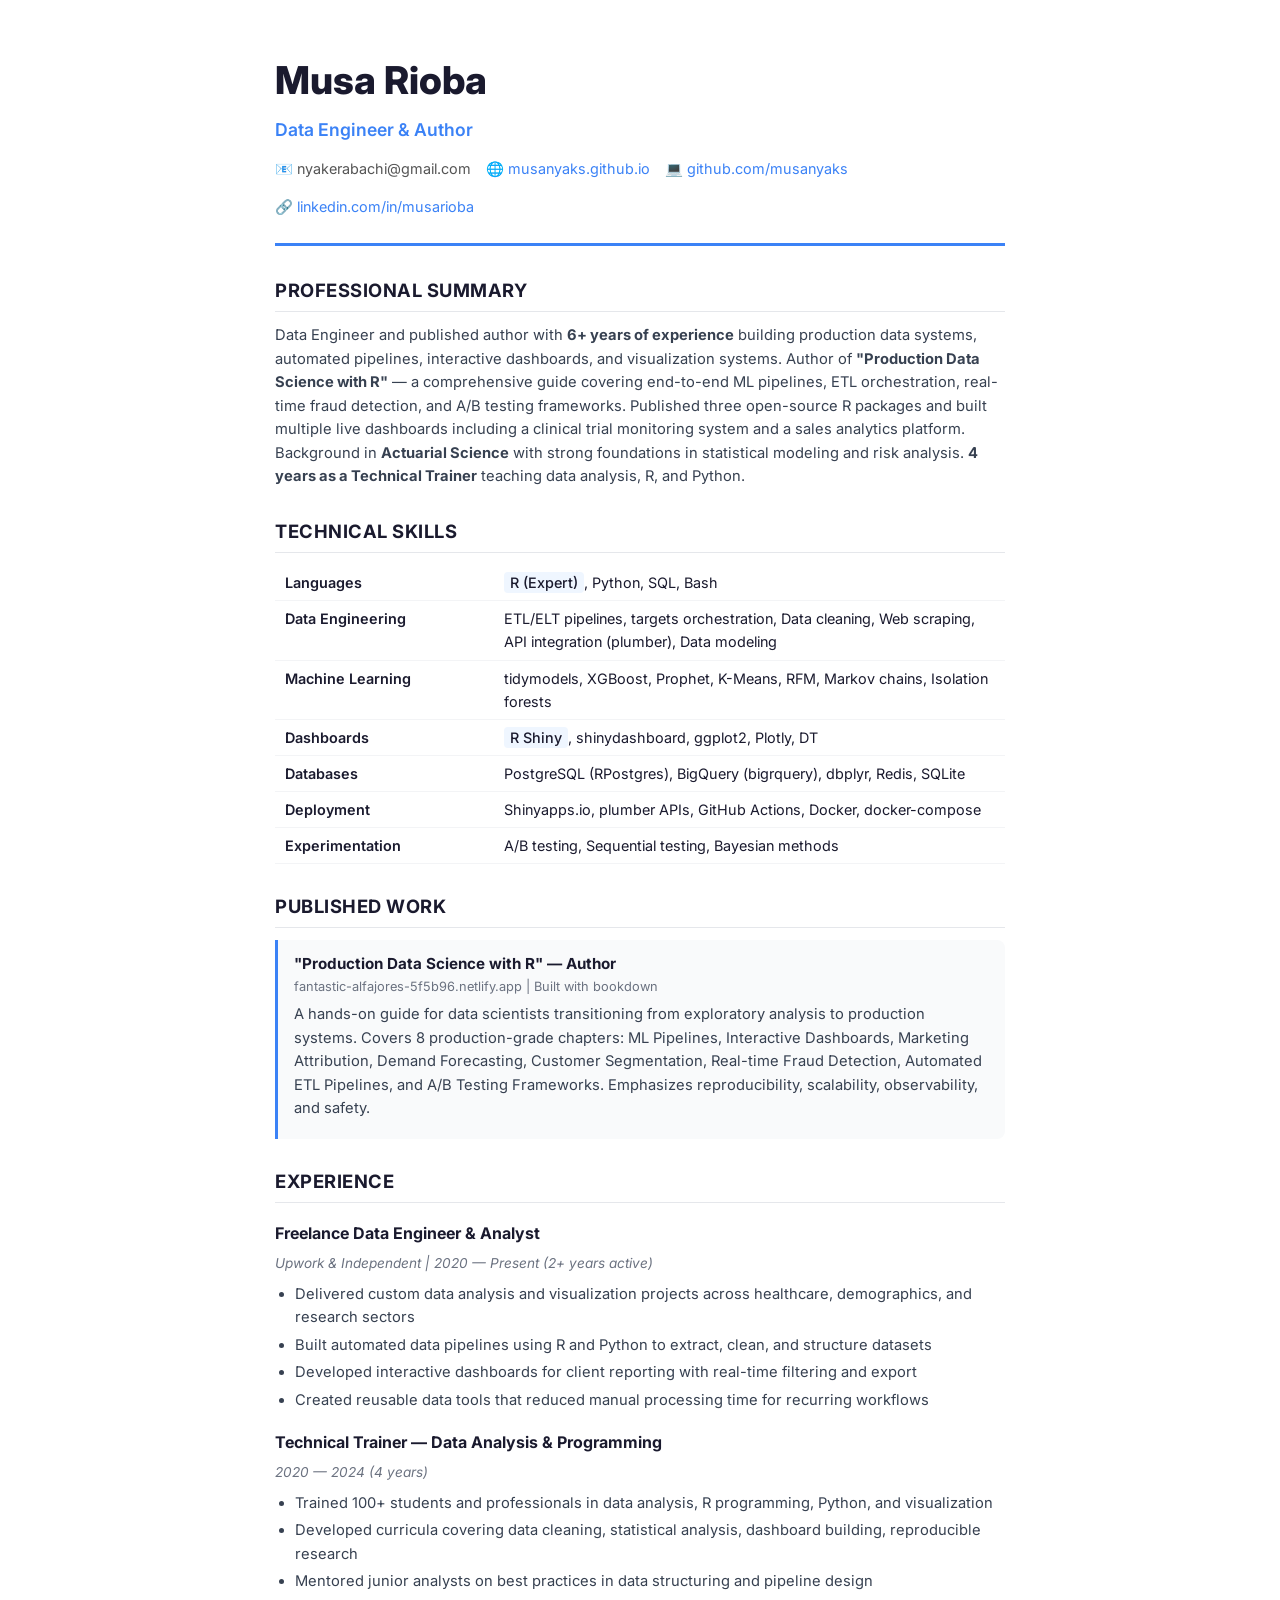
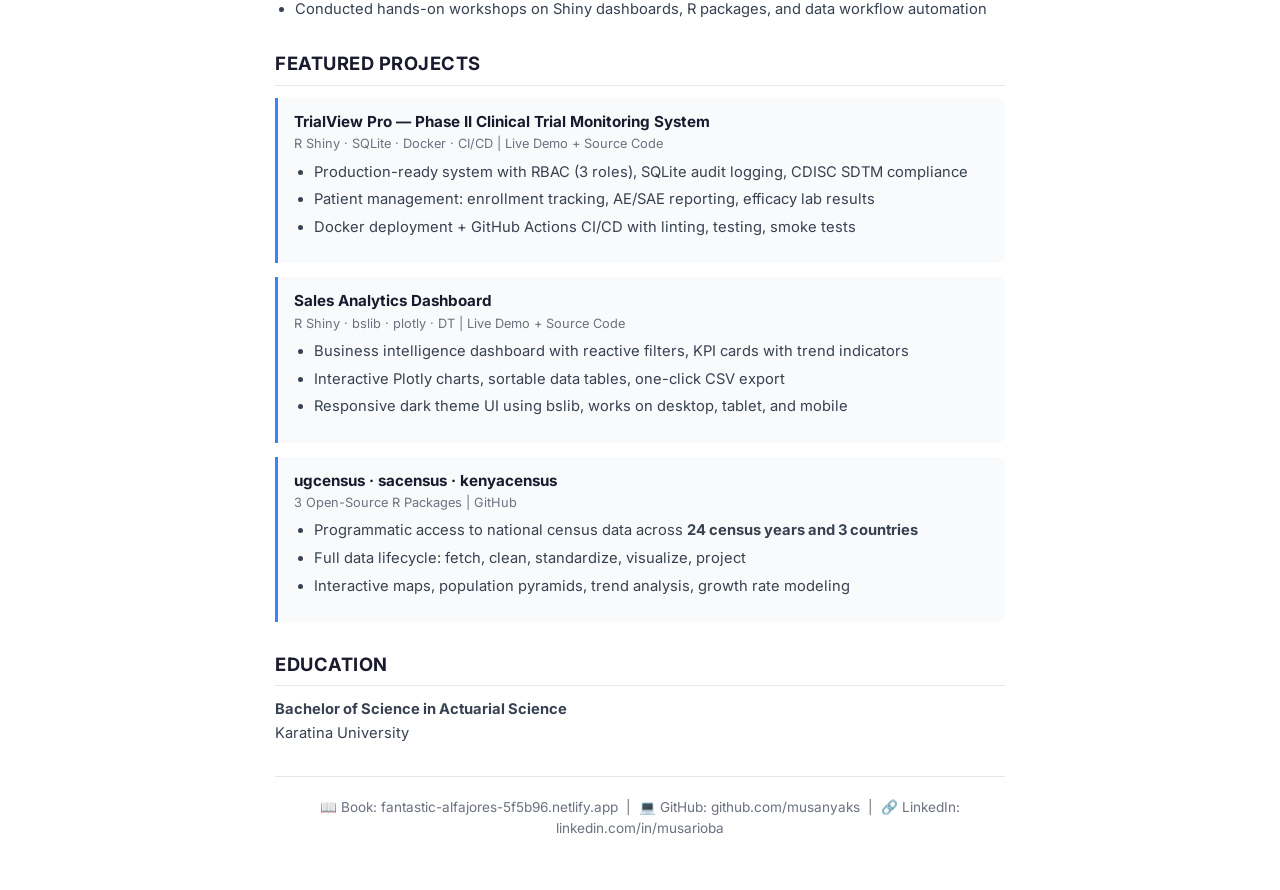
==== musa_rioba_resume.html @ 92e067ae "Add files via upload" ====
<!DOCTYPE html>
<html lang="en">
<head>
    <meta charset="UTF-8">
    <title>Musa Rioba — Resume</title>
    <link href="https://fonts.googleapis.com/css2?family=Inter:wght@300;400;500;600;700;800&display=swap" rel="stylesheet">
    <style>
        * { margin: 0; padding: 0; box-sizing: border-box; }
        body {
            font-family: 'Inter', -apple-system, BlinkMacSystemFont, sans-serif;
            background: #fff;
            color: #1a1a2e;
            line-height: 1.6;
            max-width: 850px;
            margin: 0 auto;
            padding: 50px 60px;
        }
        .header {
            border-bottom: 3px solid #3b82f6;
            padding-bottom: 25px;
            margin-bottom: 30px;
        }
        .name {
            font-size: 2.4rem;
            font-weight: 800;
            color: #1a1a2e;
            margin-bottom: 5px;
        }
        .title {
            font-size: 1.1rem;
            color: #3b82f6;
            font-weight: 600;
            margin-bottom: 12px;
        }
        .contact {
            display: flex;
            flex-wrap: wrap;
            gap: 15px;
            font-size: 0.9rem;
            color: #555;
        }
        .contact a {
            color: #3b82f6;
            text-decoration: none;
        }
        h2 {
            font-size: 1.15rem;
            font-weight: 700;
            color: #1a1a2e;
            margin-top: 28px;
            margin-bottom: 12px;
            padding-bottom: 6px;
            border-bottom: 1px solid #e5e7eb;
            text-transform: uppercase;
            letter-spacing: 0.5px;
        }
        h3 {
            font-size: 1rem;
            font-weight: 700;
            color: #1a1a2e;
            margin-top: 18px;
            margin-bottom: 6px;
        }
        .meta {
            font-size: 0.85rem;
            color: #6b7280;
            font-style: italic;
            margin-bottom: 8px;
        }
        p, li {
            font-size: 0.92rem;
            color: #374151;
            margin-bottom: 6px;
        }
        ul {
            margin-left: 20px;
            margin-bottom: 12px;
        }
        li {
            margin-bottom: 4px;
        }
        .skills-table {
            width: 100%;
            border-collapse: collapse;
            font-size: 0.9rem;
        }
        .skills-table td {
            padding: 6px 10px;
            border-bottom: 1px solid #f3f4f6;
            vertical-align: top;
        }
        .skills-table td:first-child {
            font-weight: 600;
            color: #1a1a2e;
            width: 30%;
        }
        .highlight {
            background: #eff6ff;
            padding: 2px 6px;
            border-radius: 4px;
            font-weight: 500;
        }
        .project-card-pdf {
            background: #f9fafb;
            border-left: 3px solid #3b82f6;
            padding: 12px 16px;
            margin-bottom: 14px;
            border-radius: 0 8px 8px 0;
        }
        .project-title-pdf {
            font-weight: 700;
            font-size: 0.95rem;
            color: #1a1a2e;
        }
        .project-meta-pdf {
            font-size: 0.8rem;
            color: #6b7280;
            margin-bottom: 6px;
        }
        .two-col {
            display: grid;
            grid-template-columns: 1fr 1fr;
            gap: 20px;
        }
        @media print {
            body { padding: 30px 40px; }
            .no-print { display: none; }
        }
    </style>
</head>
<body>
    <div class="header">
        <div class="name">Musa Rioba</div>
        <div class="title">Data Engineer & Author</div>
        <div class="contact">
            <span>📧 nyakerabachi@gmail.com</span>
            <span>🌐 <a href="https://musanyaks.github.io/">musanyaks.github.io</a></span>
            <span>💻 <a href="https://github.com/musanyaks">github.com/musanyaks</a></span>
            <span>🔗 <a href="https://linkedin.com/in/musarioba">linkedin.com/in/musarioba</a></span>
        </div>
    </div>

    <h2>Professional Summary</h2>
    <p>Data Engineer and published author with <strong>6+ years of experience</strong> building production data systems, automated pipelines, interactive dashboards, and visualization systems. Author of <strong>"Production Data Science with R"</strong> — a comprehensive guide covering end-to-end ML pipelines, ETL orchestration, real-time fraud detection, and A/B testing frameworks. Published three open-source R packages and built multiple live dashboards including a clinical trial monitoring system and a sales analytics platform. Background in <strong>Actuarial Science</strong> with strong foundations in statistical modeling and risk analysis. <strong>4 years as a Technical Trainer</strong> teaching data analysis, R, and Python.</p>

    <h2>Technical Skills</h2>
    <table class="skills-table">
        <tr><td>Languages</td><td><span class="highlight">R (Expert)</span>, Python, SQL, Bash</td></tr>
        <tr><td>Data Engineering</td><td>ETL/ELT pipelines, targets orchestration, Data cleaning, Web scraping, API integration (plumber), Data modeling</td></tr>
        <tr><td>Machine Learning</td><td>tidymodels, XGBoost, Prophet, K-Means, RFM, Markov chains, Isolation forests</td></tr>
        <tr><td>Dashboards</td><td><span class="highlight">R Shiny</span>, shinydashboard, ggplot2, Plotly, DT</td></tr>
        <tr><td>Databases</td><td>PostgreSQL (RPostgres), BigQuery (bigrquery), dbplyr, Redis, SQLite</td></tr>
        <tr><td>Deployment</td><td>Shinyapps.io, plumber APIs, GitHub Actions, Docker, docker-compose</td></tr>
        <tr><td>Experimentation</td><td>A/B testing, Sequential testing, Bayesian methods</td></tr>
    </table>

    <h2>Published Work</h2>
    <div class="project-card-pdf">
        <div class="project-title-pdf">"Production Data Science with R" — Author</div>
        <div class="project-meta-pdf">fantastic-alfajores-5f5b96.netlify.app | Built with bookdown</div>
        <p>A hands-on guide for data scientists transitioning from exploratory analysis to production systems. Covers 8 production-grade chapters: ML Pipelines, Interactive Dashboards, Marketing Attribution, Demand Forecasting, Customer Segmentation, Real-time Fraud Detection, Automated ETL Pipelines, and A/B Testing Frameworks. Emphasizes reproducibility, scalability, observability, and safety.</p>
    </div>

    <h2>Experience</h2>
    <h3>Freelance Data Engineer & Analyst</h3>
    <div class="meta">Upwork & Independent | 2020 — Present (2+ years active)</div>
    <ul>
        <li>Delivered custom data analysis and visualization projects across healthcare, demographics, and research sectors</li>
        <li>Built automated data pipelines using R and Python to extract, clean, and structure datasets</li>
        <li>Developed interactive dashboards for client reporting with real-time filtering and export</li>
        <li>Created reusable data tools that reduced manual processing time for recurring workflows</li>
    </ul>

    <h3>Technical Trainer — Data Analysis & Programming</h3>
    <div class="meta">2020 — 2024 (4 years)</div>
    <ul>
        <li>Trained 100+ students and professionals in data analysis, R programming, Python, and visualization</li>
        <li>Developed curricula covering data cleaning, statistical analysis, dashboard building, reproducible research</li>
        <li>Mentored junior analysts on best practices in data structuring and pipeline design</li>
        <li>Conducted hands-on workshops on Shiny dashboards, R packages, and data workflow automation</li>
    </ul>

    <h2>Featured Projects</h2>
    <div class="project-card-pdf">
        <div class="project-title-pdf">TrialView Pro — Phase II Clinical Trial Monitoring System</div>
        <div class="project-meta-pdf">R Shiny · SQLite · Docker · CI/CD | Live Demo + Source Code</div>
        <ul>
            <li>Production-ready system with RBAC (3 roles), SQLite audit logging, CDISC SDTM compliance</li>
            <li>Patient management: enrollment tracking, AE/SAE reporting, efficacy lab results</li>
            <li>Docker deployment + GitHub Actions CI/CD with linting, testing, smoke tests</li>
        </ul>
    </div>

    <div class="project-card-pdf">
        <div class="project-title-pdf">Sales Analytics Dashboard</div>
        <div class="project-meta-pdf">R Shiny · bslib · plotly · DT | Live Demo + Source Code</div>
        <ul>
            <li>Business intelligence dashboard with reactive filters, KPI cards with trend indicators</li>
            <li>Interactive Plotly charts, sortable data tables, one-click CSV export</li>
            <li>Responsive dark theme UI using bslib, works on desktop, tablet, and mobile</li>
        </ul>
    </div>

    <div class="project-card-pdf">
        <div class="project-title-pdf">ugcensus · sacensus · kenyacensus</div>
        <div class="project-meta-pdf">3 Open-Source R Packages | GitHub</div>
        <ul>
            <li>Programmatic access to national census data across <strong>24 census years and 3 countries</strong></li>
            <li>Full data lifecycle: fetch, clean, standardize, visualize, project</li>
            <li>Interactive maps, population pyramids, trend analysis, growth rate modeling</li>
        </ul>
    </div>

    <h2>Education</h2>
    <p><strong>Bachelor of Science in Actuarial Science</strong><br>
    Karatina University</p>

    <div style="margin-top: 30px; padding-top: 20px; border-top: 1px solid #e5e7eb; font-size: 0.85rem; color: #6b7280; text-align: center;">
        📖 Book: fantastic-alfajores-5f5b96.netlify.app &nbsp;|&nbsp; 💻 GitHub: github.com/musanyaks &nbsp;|&nbsp; 🔗 LinkedIn: linkedin.com/in/musarioba
    </div>
</body>
</html>
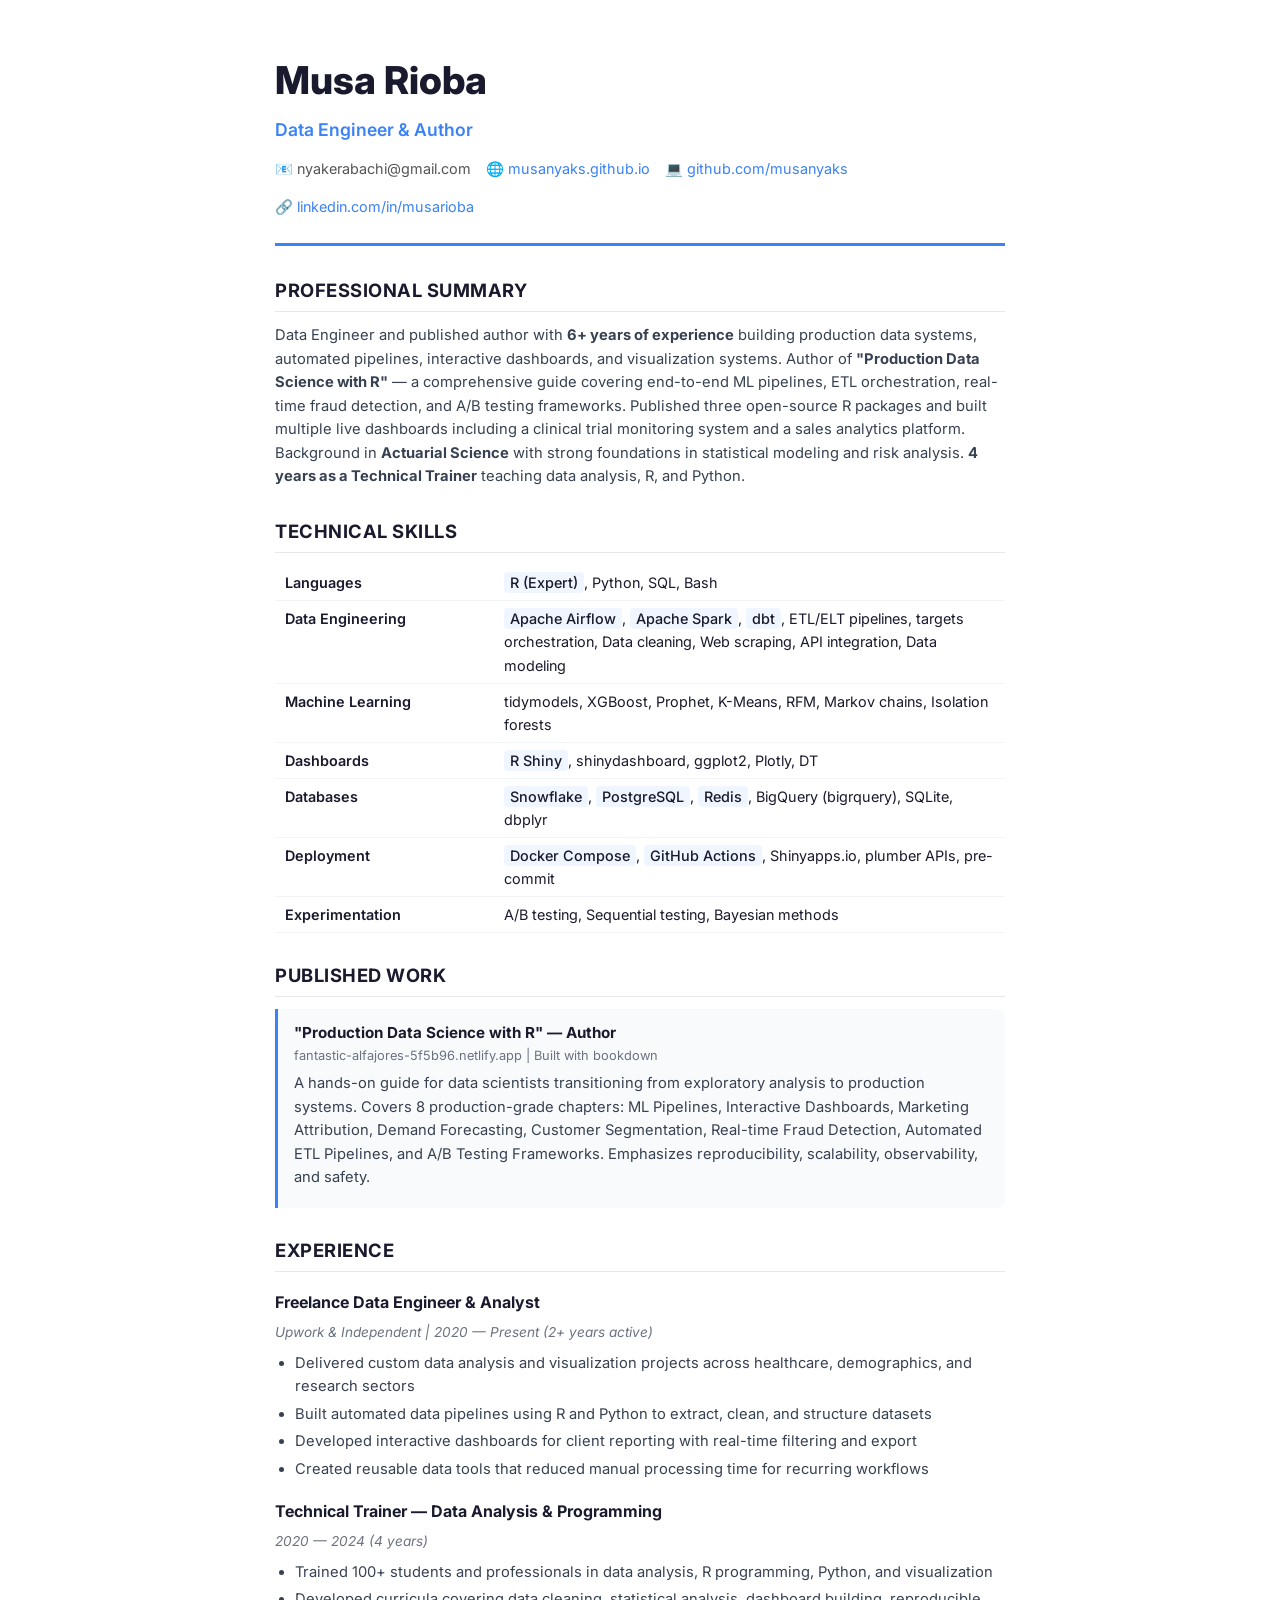
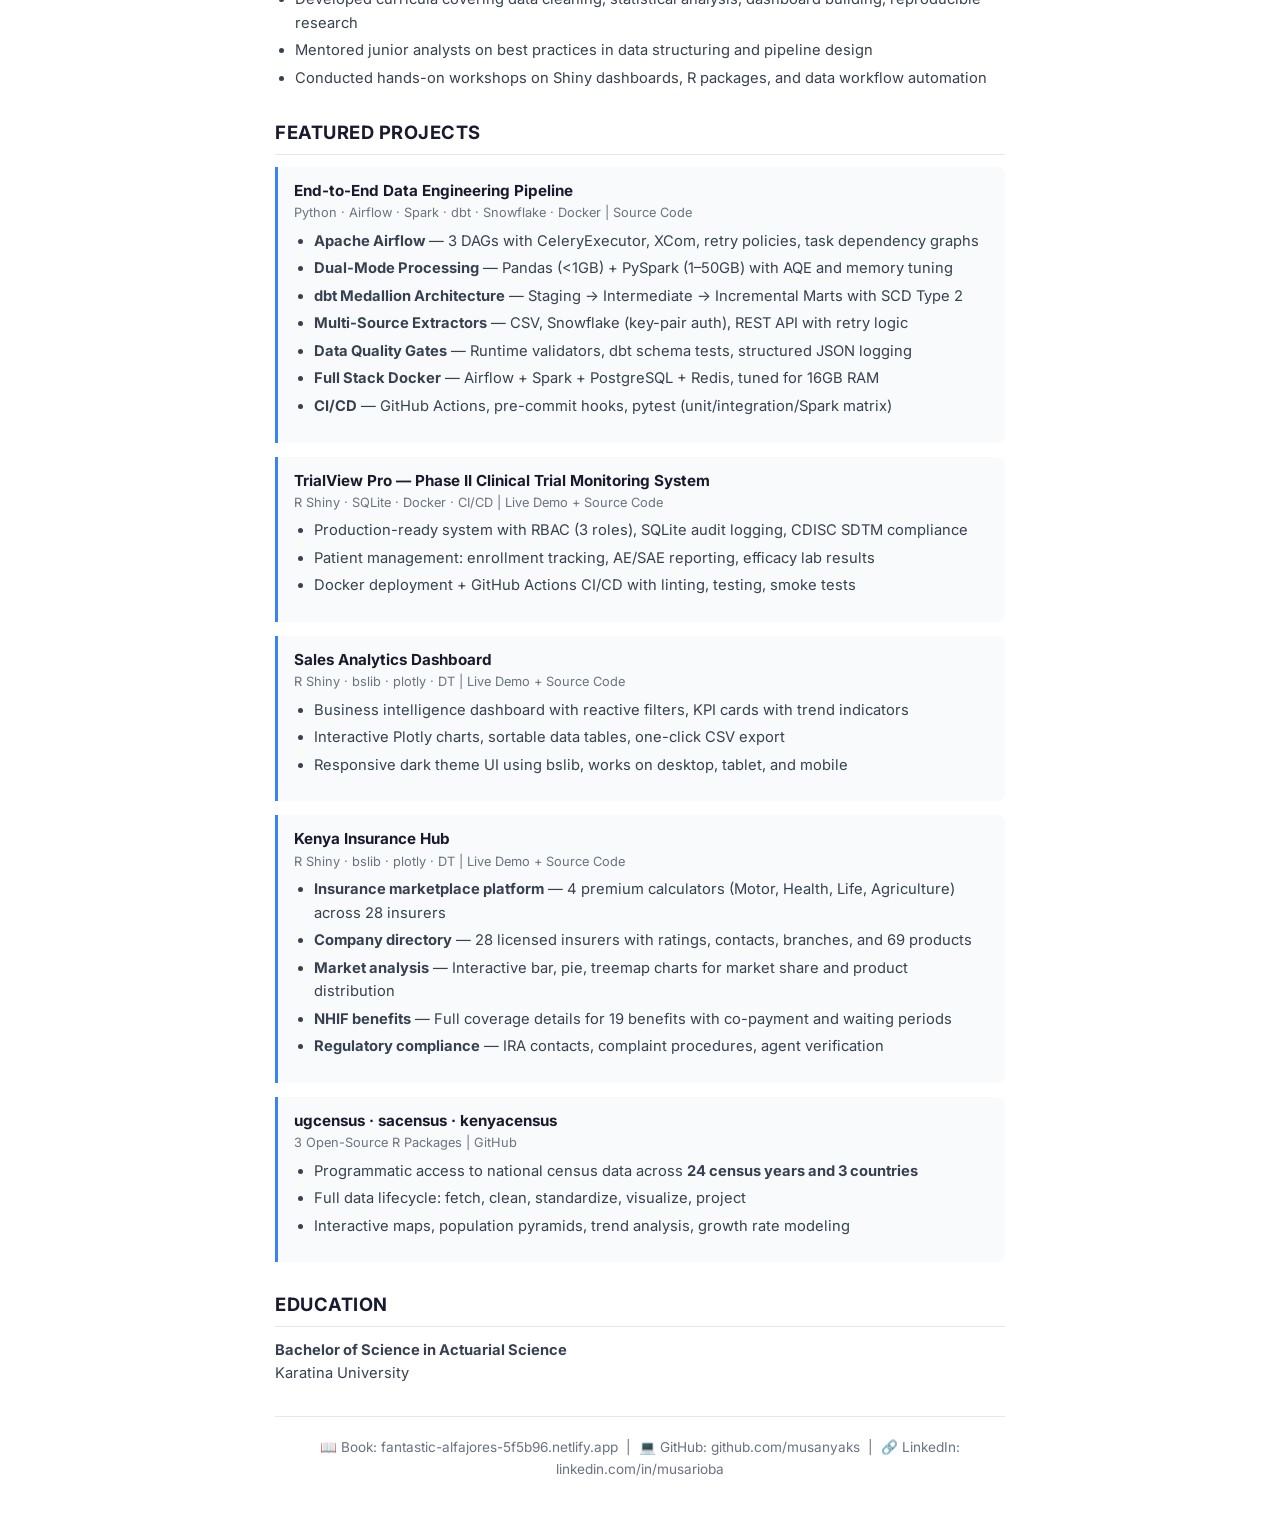
==== commit 8b2da4dd: "Add files via upload" ====
--- a/musa_rioba_resume.html
+++ b/musa_rioba_resume.html
@@ -146,11 +146,11 @@
     <h2>Technical Skills</h2>
     <table class="skills-table">
         <tr><td>Languages</td><td><span class="highlight">R (Expert)</span>, Python, SQL, Bash</td></tr>
-        <tr><td>Data Engineering</td><td>ETL/ELT pipelines, targets orchestration, Data cleaning, Web scraping, API integration (plumber), Data modeling</td></tr>
+        <tr><td>Data Engineering</td><td><span class="highlight">Apache Airflow</span>, <span class="highlight">Apache Spark</span>, <span class="highlight">dbt</span>, ETL/ELT pipelines, targets orchestration, Data cleaning, Web scraping, API integration, Data modeling</td></tr>
         <tr><td>Machine Learning</td><td>tidymodels, XGBoost, Prophet, K-Means, RFM, Markov chains, Isolation forests</td></tr>
         <tr><td>Dashboards</td><td><span class="highlight">R Shiny</span>, shinydashboard, ggplot2, Plotly, DT</td></tr>
-        <tr><td>Databases</td><td>PostgreSQL (RPostgres), BigQuery (bigrquery), dbplyr, Redis, SQLite</td></tr>
-        <tr><td>Deployment</td><td>Shinyapps.io, plumber APIs, GitHub Actions, Docker, docker-compose</td></tr>
+        <tr><td>Databases</td><td><span class="highlight">Snowflake</span>, <span class="highlight">PostgreSQL</span>, <span class="highlight">Redis</span>, BigQuery (bigrquery), SQLite, dbplyr</td></tr>
+        <tr><td>Deployment</td><td><span class="highlight">Docker Compose</span>, <span class="highlight">GitHub Actions</span>, Shinyapps.io, plumber APIs, pre-commit</td></tr>
         <tr><td>Experimentation</td><td>A/B testing, Sequential testing, Bayesian methods</td></tr>
     </table>
 
@@ -182,6 +182,20 @@
 
     <h2>Featured Projects</h2>
     <div class="project-card-pdf">
+        <div class="project-title-pdf">End-to-End Data Engineering Pipeline</div>
+        <div class="project-meta-pdf">Python · Airflow · Spark · dbt · Snowflake · Docker | Source Code</div>
+        <ul>
+            <li><strong>Apache Airflow</strong> — 3 DAGs with CeleryExecutor, XCom, retry policies, task dependency graphs</li>
+            <li><strong>Dual-Mode Processing</strong> — Pandas (&lt;1GB) + PySpark (1–50GB) with AQE and memory tuning</li>
+            <li><strong>dbt Medallion Architecture</strong> — Staging → Intermediate → Incremental Marts with SCD Type 2</li>
+            <li><strong>Multi-Source Extractors</strong> — CSV, Snowflake (key-pair auth), REST API with retry logic</li>
+            <li><strong>Data Quality Gates</strong> — Runtime validators, dbt schema tests, structured JSON logging</li>
+            <li><strong>Full Stack Docker</strong> — Airflow + Spark + PostgreSQL + Redis, tuned for 16GB RAM</li>
+            <li><strong>CI/CD</strong> — GitHub Actions, pre-commit hooks, pytest (unit/integration/Spark matrix)</li>
+        </ul>
+    </div>
+
+    <div class="project-card-pdf">
         <div class="project-title-pdf">TrialView Pro — Phase II Clinical Trial Monitoring System</div>
         <div class="project-meta-pdf">R Shiny · SQLite · Docker · CI/CD | Live Demo + Source Code</div>
         <ul>
@@ -202,6 +216,18 @@
     </div>
 
     <div class="project-card-pdf">
+        <div class="project-title-pdf">Kenya Insurance Hub</div>
+        <div class="project-meta-pdf">R Shiny · bslib · plotly · DT | Live Demo + Source Code</div>
+        <ul>
+            <li><strong>Insurance marketplace platform</strong> — 4 premium calculators (Motor, Health, Life, Agriculture) across 28 insurers</li>
+            <li><strong>Company directory</strong> — 28 licensed insurers with ratings, contacts, branches, and 69 products</li>
+            <li><strong>Market analysis</strong> — Interactive bar, pie, treemap charts for market share and product distribution</li>
+            <li><strong>NHIF benefits</strong> — Full coverage details for 19 benefits with co-payment and waiting periods</li>
+            <li><strong>Regulatory compliance</strong> — IRA contacts, complaint procedures, agent verification</li>
+        </ul>
+    </div>
+
+    <div class="project-card-pdf">
         <div class="project-title-pdf">ugcensus · sacensus · kenyacensus</div>
         <div class="project-meta-pdf">3 Open-Source R Packages | GitHub</div>
         <ul>
